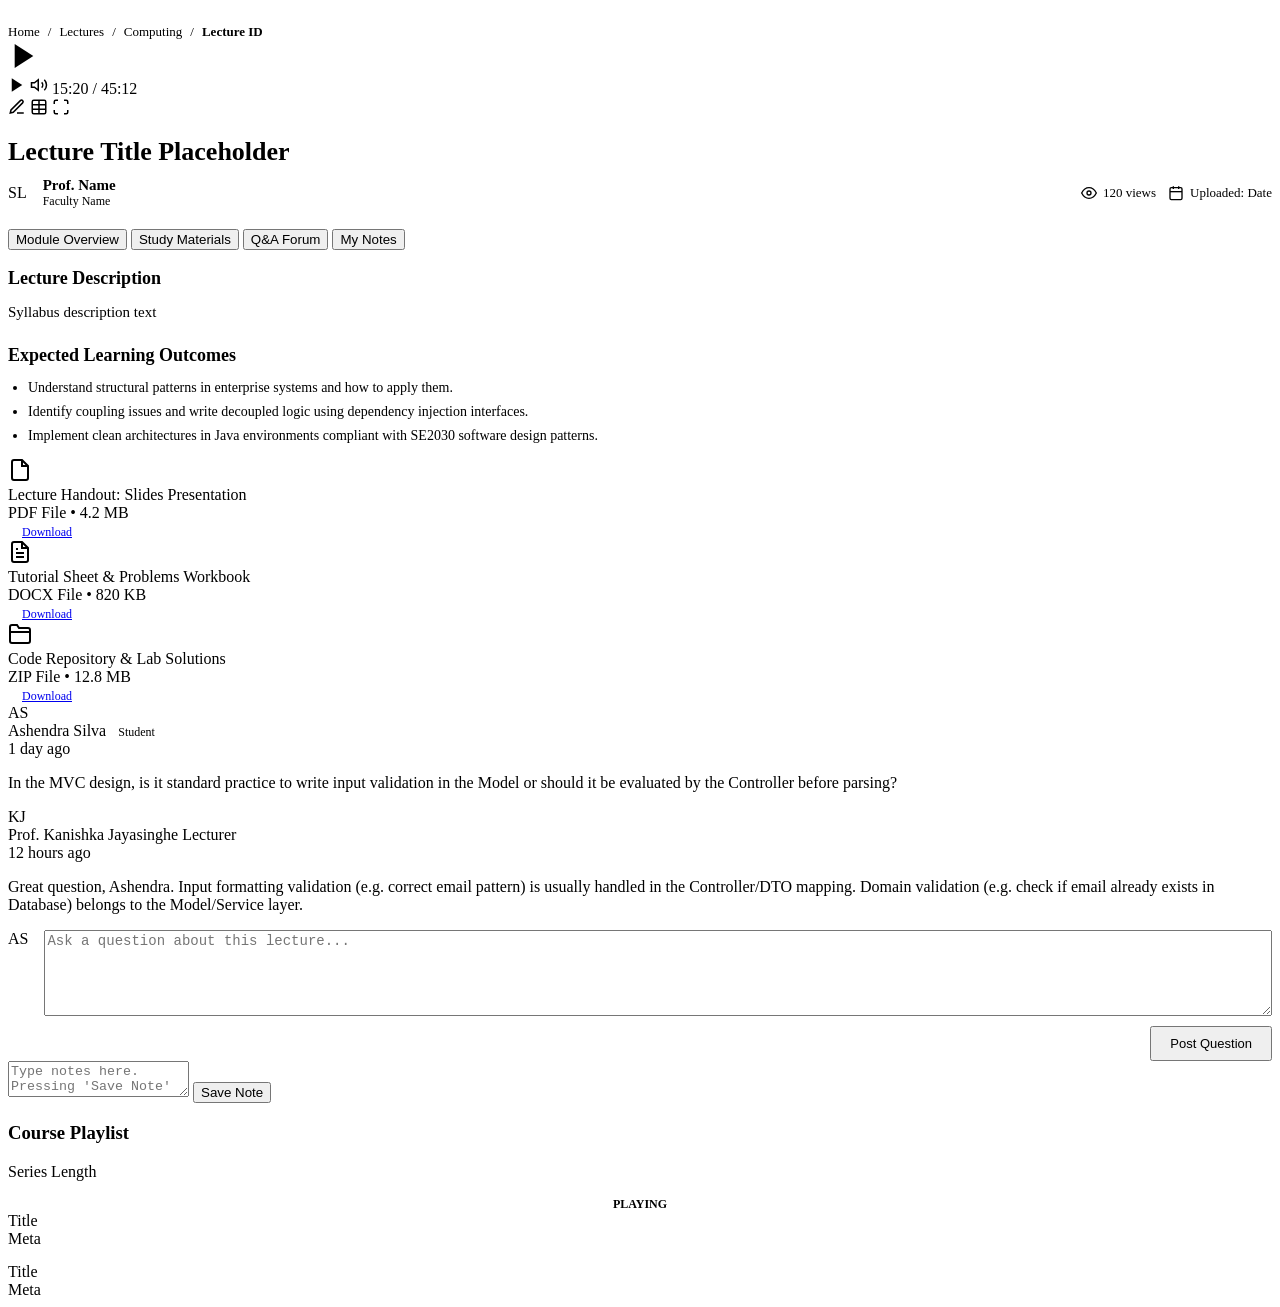
==== src/main/resources/templates/play.html @ 5b363044 "creating the basic UI/UX for the project" ====
<!DOCTYPE html>
<html xmlns:th="http://www.thymeleaf.org">
<head th:replace="~{layout/base :: html-head(${video.title})}"></head>
<!-- Store the active video ID on body for JavaScript notes loading -->
<body th:data-video-id="${video.id}">

    <!-- Nav Header -->
    <div th:replace="~{layout/base :: header('browse')}"></div>

    <div class="container">
        <!-- Breadcrumbs -->
        <div style="margin-top: 24px; font-size: 13px; color: var(--color-text-muted); display: flex; gap: 8px; align-items: center;">
            <a th:href="@{/}">Home</a>
            <span>/</span>
            <a th:href="@{/browse}">Lectures</a>
            <span>/</span>
            <a th:href="@{/browse(category=${video.category})}" th:text="${video.category}">Computing</a>
            <span>/</span>
            <span style="color: var(--color-primary); font-weight: 600;" th:text="${video.id}">Lecture ID</span>
        </div>

        <!-- Video Player Layout -->
        <div class="player-layout">
            <!-- Left Main Column (Player + Information Tabs) -->
            <div class="main-player-col">
                <!-- Video Container -->
                <div class="video-frame-container">
                    <div class="mock-player">
                        <!-- Play Button Overlay -->
                        <div class="play-trigger" id="mockPlayBtn">
                            <svg width="32" height="32" viewBox="0 0 24 24" fill="currentColor"><polygon points="5 3 19 12 5 21 5 3"/></svg>
                        </div>
                        
                        <!-- Control Bar Overlay (appears on hover) -->
                        <div class="player-controls">
                            <div class="progress-bar-container">
                                <div class="progress-filled"></div>
                            </div>
                            <div class="controls-actions">
                                <div class="controls-left">
                                    <svg width="18" height="18" viewBox="0 0 24 24" fill="currentColor" style="cursor:pointer;"><polygon points="5 3 19 12 5 21 5 3"/></svg>
                                    <svg width="18" height="18" viewBox="0 0 24 24" fill="none" stroke="currentColor" stroke-width="2" style="cursor:pointer;"><polygon points="11 5 6 9 2 9 2 15 6 15 11 19 11 5"/><path d="M19.07 4.93a10 10 0 0 1 0 14.14M15.54 8.46a5 5 0 0 1 0 7.07"/></svg>
                                    <span th:text="'15:20 / ' + ${video.duration}">15:20 / 45:12</span>
                                </div>
                                <div class="controls-right">
                                    <svg width="18" height="18" viewBox="0 0 24 24" fill="none" stroke="currentColor" stroke-width="2" style="cursor:pointer;"><path d="M12 20h9M16.5 3.5a2.12 2.12 0 0 1 3 3L7 19l-4 1 1-4Z"/></svg>
                                    <svg width="18" height="18" viewBox="0 0 24 24" fill="none" stroke="currentColor" stroke-width="2" style="cursor:pointer;"><rect x="3" y="3" width="18" height="18" rx="2"/><path d="M21 9H3M21 15H3M12 3v18"/></svg>
                                    <svg width="18" height="18" viewBox="0 0 24 24" fill="none" stroke="currentColor" stroke-width="2" style="cursor:pointer;"><path d="M8 3H5a2 2 0 0 0-2 2v3m18 0V5a2 2 0 0 0-2-2h-3m0 18h3a2 2 0 0 0 2-2v-3M3 16v3a2 2 0 0 0 2 2h3"/></svg>
                                </div>
                            </div>
                        </div>
                    </div>
                </div>

                <!-- Lecture Title & Info -->
                <h1 style="font-size: 26px; margin-bottom: 10px;" th:text="${video.title}">Lecture Title Placeholder</h1>
                
                <div style="display: flex; justify-content: space-between; align-items: center; border-bottom: 1px solid var(--color-border); padding-bottom: 20px;">
                    <div style="display: flex; align-items: center; gap: 16px;">
                        <div class="avatar">SL</div>
                        <div>
                            <div style="font-weight: 700; font-size: 15px;" th:text="${video.lecturer}">Prof. Name</div>
                            <div style="font-size: 12px; color: var(--color-text-muted);" th:text="${video.category} + ' Faculty'">Faculty Name</div>
                        </div>
                    </div>
                    
                    <div style="display: flex; gap: 12px; align-items: center; font-size: 13px; color: var(--color-text-muted);">
                        <div style="display: flex; align-items: center; gap: 6px;">
                            <svg width="16" height="16" viewBox="0 0 24 24" fill="none" stroke="currentColor" stroke-width="2"><path d="M1 12s4-8 11-8 11 8 11 8-4 8-11 8-11-8-11-8z"/><circle cx="12" cy="12" r="3"/></svg>
                            <span th:text="${video.views} + ' views'">120 views</span>
                        </div>
                        <div style="display: flex; align-items: center; gap: 6px;">
                            <svg width="16" height="16" viewBox="0 0 24 24" fill="none" stroke="currentColor" stroke-width="2"><rect x="3" y="4" width="18" height="18" rx="2" ry="2"/><line x1="16" y1="2" x2="16" y2="6"/><line x1="8" y1="2" x2="8" y2="6"/><line x1="3" y1="10" x2="21" y2="10"/></svg>
                            <span th:text="'Uploaded: ' + ${video.uploadDate}">Uploaded: Date</span>
                        </div>
                    </div>
                </div>

                <!-- Learning Tabs Container -->
                <div class="tabs-container">
                    <div class="tabs-header">
                        <button class="tab-btn active" data-tab="tabOverview">Module Overview</button>
                        <button class="tab-btn" data-tab="tabResources">Study Materials</button>
                        <button class="tab-btn" data-tab="tabDiscussion">Q&A Forum</button>
                        <button class="tab-btn" data-tab="tabNotes">My Notes</button>
                    </div>
                    
                    <div class="tab-content">
                        <!-- Tab 1: Overview -->
                        <div class="tab-panel active" id="tabOverview">
                            <h3 style="font-size: 18px; margin-bottom: 12px;">Lecture Description</h3>
                            <p class="video-desc" style="font-size: 15px; margin-bottom: 24px;" th:text="${video.description}">Syllabus description text</p>
                            
                            <h3 style="font-size: 18px; margin-bottom: 12px;">Expected Learning Outcomes</h3>
                            <ul style="list-style-type: disc; padding-left: 20px; font-size: 14px; color: var(--color-text-muted); display: flex; flex-direction: column; gap: 8px;">
                                <li>Understand structural patterns in enterprise systems and how to apply them.</li>
                                <li>Identify coupling issues and write decoupled logic using dependency injection interfaces.</li>
                                <li>Implement clean architectures in Java environments compliant with SE2030 software design patterns.</li>
                            </ul>
                        </div>
                        
                        <!-- Tab 2: Study Materials -->
                        <div class="tab-panel" id="tabResources">
                            <div class="resources-list">
                                <!-- Resource 1 -->
                                <div class="resource-item">
                                    <div class="resource-info">
                                        <div class="resource-icon">
                                            <svg width="24" height="24" viewBox="0 0 24 24" fill="none" stroke="currentColor" stroke-width="2"><path d="M14 2H6a2 2 0 0 0-2 2v16a2 2 0 0 0 2 2h12a2 2 0 0 0 2-2V8z"/><polyline points="14 2 14 8 20 8"/></svg>
                                        </div>
                                        <div>
                                            <div class="resource-title">Lecture Handout: Slides Presentation</div>
                                            <div class="resource-size">PDF File &bull; 4.2 MB</div>
                                        </div>
                                    </div>
                                    <a href="#" class="btn btn-outline-primary" style="padding: 6px 14px; font-size: 12px;">Download</a>
                                </div>
                                <!-- Resource 2 -->
                                <div class="resource-item">
                                    <div class="resource-info">
                                        <div class="resource-icon">
                                            <svg width="24" height="24" viewBox="0 0 24 24" fill="none" stroke="currentColor" stroke-width="2"><path d="M14 2H6a2 2 0 0 0-2 2v16a2 2 0 0 0 2 2h12a2 2 0 0 0 2-2V8z"/><polyline points="14 2 14 8 20 8"/><line x1="16" y1="13" x2="8" y2="13"/><line x1="16" y1="17" x2="8" y2="17"/><polyline points="10 9 9 9 8 9"/></svg>
                                        </div>
                                        <div>
                                            <div class="resource-title">Tutorial Sheet & Problems Workbook</div>
                                            <div class="resource-size">DOCX File &bull; 820 KB</div>
                                        </div>
                                    </div>
                                    <a href="#" class="btn btn-outline-primary" style="padding: 6px 14px; font-size: 12px;">Download</a>
                                </div>
                                <!-- Resource 3 -->
                                <div class="resource-item">
                                    <div class="resource-info">
                                        <div class="resource-icon">
                                            <svg width="24" height="24" viewBox="0 0 24 24" fill="none" stroke="currentColor" stroke-width="2"><path d="M22 19a2 2 0 0 1-2 2H4a2 2 0 0 1-2-2V5a2 2 0 0 1 2-2h5l2 3h9a2 2 0 0 1 2 2z"/><path d="M2 10h20"/></svg>
                                        </div>
                                        <div>
                                            <div class="resource-title">Code Repository & Lab Solutions</div>
                                            <div class="resource-size">ZIP File &bull; 12.8 MB</div>
                                        </div>
                                    </div>
                                    <a href="#" class="btn btn-outline-primary" style="padding: 6px 14px; font-size: 12px;">Download</a>
                                </div>
                            </div>
                        </div>
                        
                        <!-- Tab 3: Q&A Forum -->
                        <div class="tab-panel" id="tabDiscussion">
                            <div class="forum-thread">
                                <!-- Question 1 -->
                                <div class="post-item">
                                    <div class="avatar">AS</div>
                                    <div class="post-content">
                                        <div class="post-header">
                                            <div>
                                                <span class="post-author">Ashendra Silva</span>
                                                <span style="font-size:12px; color:var(--color-text-muted); margin-left:8px;">Student</span>
                                            </div>
                                            <span class="post-time">1 day ago</span>
                                        </div>
                                        <p class="post-message">In the MVC design, is it standard practice to write input validation in the Model or should it be evaluated by the Controller before parsing?</p>
                                        
                                        <!-- Lecturer Reply -->
                                        <div class="post-item" style="margin-top: 15px; border-bottom: none; padding-bottom: 0;">
                                            <div class="avatar" style="background-color: var(--color-secondary); color: var(--color-primary);">KJ</div>
                                            <div class="post-content">
                                                <div class="post-header">
                                                    <div>
                                                        <span class="post-author">Prof. Kanishka Jayasinghe</span>
                                                        <span class="post-role">Lecturer</span>
                                                    </div>
                                                    <span class="post-time">12 hours ago</span>
                                                </div>
                                                <p class="post-message">Great question, Ashendra. Input formatting validation (e.g. correct email pattern) is usually handled in the Controller/DTO mapping. Domain validation (e.g. check if email already exists in Database) belongs to the Model/Service layer.</p>
                                            </div>
                                        </div>
                                    </div>
                                </div>
                                
                                <!-- Ask Box -->
                                <div style="display: flex; gap: 16px; margin-top: 10px;">
                                    <div class="avatar">AS</div>
                                    <div style="flex-grow:1; display:flex; flex-direction:column; gap:10px;">
                                        <textarea class="form-control" style="min-height:80px; font-size:14px;" placeholder="Ask a question about this lecture..."></textarea>
                                        <button class="btn btn-primary" style="align-self:flex-end; padding:8px 18px; font-size:13px;">Post Question</button>
                                    </div>
                                </div>
                            </div>
                        </div>
                        
                        <!-- Tab 4: My Notes -->
                        <div class="tab-panel" id="tabNotes">
                            <div class="notes-container">
                                <div class="notes-input-area">
                                    <textarea id="noteTextarea" class="notes-textarea" placeholder="Type notes here. Pressing 'Save Note' stamps it with a mock video timeline timestamp..."></textarea>
                                    <button id="addNoteBtn" class="btn btn-primary" style="height: auto; align-self: stretch;">Save Note</button>
                                </div>
                                
                                <div class="notes-list" id="notesList">
                                    <!-- Populated by JS -->
                                </div>
                            </div>
                        </div>
                    </div>
                </div>
            </div>

            <!-- Right Sidebar Column (Playlist) -->
            <aside class="playlist-sidebar">
                <div class="playlist-header">
                    <h3 th:text="${video.category} + ' Lectures'">Course Playlist</h3>
                    <p th:text="${playlist.size() + 1} + ' Lectures &bull; Faculty Selection'">Series Length</p>
                </div>
                
                <div class="playlist-items">
                    <!-- Active Video representation -->
                    <div class="playlist-item active">
                        <div class="playlist-thumb">
                            <div style="width:100%; height:100%; display:flex; align-items:center; justify-content:center; background-color:var(--color-primary-light); color:var(--color-secondary); font-size:12px; font-weight:800;">
                                PLAYING
                            </div>
                        </div>
                        <div class="playlist-info">
                            <div class="playlist-title" th:text="${video.title}">Title</div>
                            <div class="playlist-meta" th:text="${video.duration} + ' &bull; Active Lecture'">Meta</div>
                        </div>
                    </div>

                    <!-- Iteration over other videos in course -->
                    <a th:href="@{'/play/' + ${pvideo.id}}" class="playlist-item" th:each="pvideo : ${playlist}">
                        <div class="playlist-thumb">
                            <div style="width:100%; height:100%; display:flex; align-items:center; justify-content:center; background-color:var(--color-primary-dark); color:white; font-size:12px; font-weight:800;">
                                LECTURE
                            </div>
                        </div>
                        <div class="playlist-info">
                            <div class="playlist-title" th:text="${pvideo.title}">Title</div>
                            <div class="playlist-meta" th:text="${pvideo.duration} + ' &bull; ' + ${pvideo.lecturer}">Meta</div>
                        </div>
                    </a>
                </div>
            </aside>
        </div>
    </div>

    <!-- Footer -->
    <div th:replace="~{layout/base :: footer}"></div>
    
    <!-- Scripts -->
    <div th:replace="~{layout/base :: scripts}"></div>

</body>
</html>
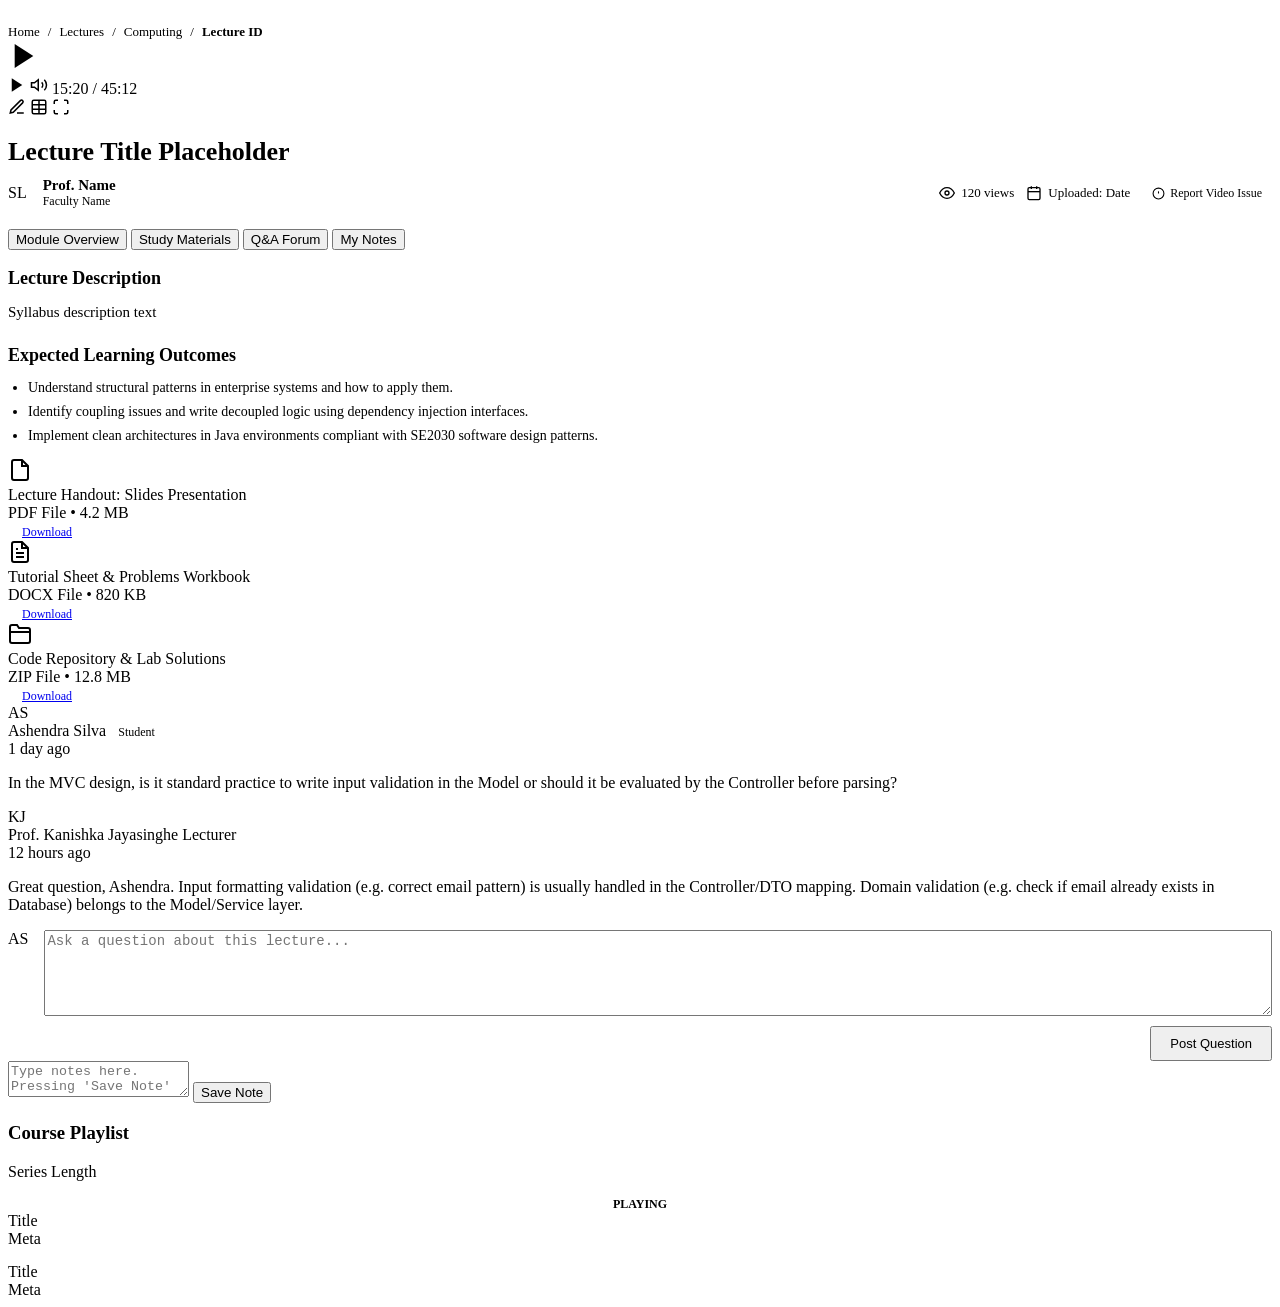
==== commit b9df85ab: "add CSS stylesheet, support ticket component, and play and support page templates" ====
--- a/src/main/resources/templates/play.html
+++ b/src/main/resources/templates/play.html
@@ -73,6 +73,10 @@
                             <svg width="16" height="16" viewBox="0 0 24 24" fill="none" stroke="currentColor" stroke-width="2"><rect x="3" y="4" width="18" height="18" rx="2" ry="2"/><line x1="16" y1="2" x2="16" y2="6"/><line x1="8" y1="2" x2="8" y2="6"/><line x1="3" y1="10" x2="21" y2="10"/></svg>
                             <span th:text="'Uploaded: ' + ${video.uploadDate}">Uploaded: Date</span>
                         </div>
+                        <a th:href="@{/support}" style="display: inline-flex; align-items: center; gap: 5px; padding: 4px 10px; border-radius: var(--radius-full); background-color: var(--color-bg); border: 1px solid var(--color-border); color: var(--color-text-muted); font-size: 12px; text-decoration: none; font-weight: 500;" title="Report playback or stream issue to Help Desk">
+                            <svg width="13" height="13" viewBox="0 0 24 24" fill="none" stroke="currentColor" stroke-width="2"><circle cx="12" cy="12" r="10"/><line x1="12" y1="8" x2="12" y2="12"/><line x1="12" y1="16" x2="12.01" y2="16"/></svg>
+                            Report Video Issue
+                        </a>
                     </div>
                 </div>
 
